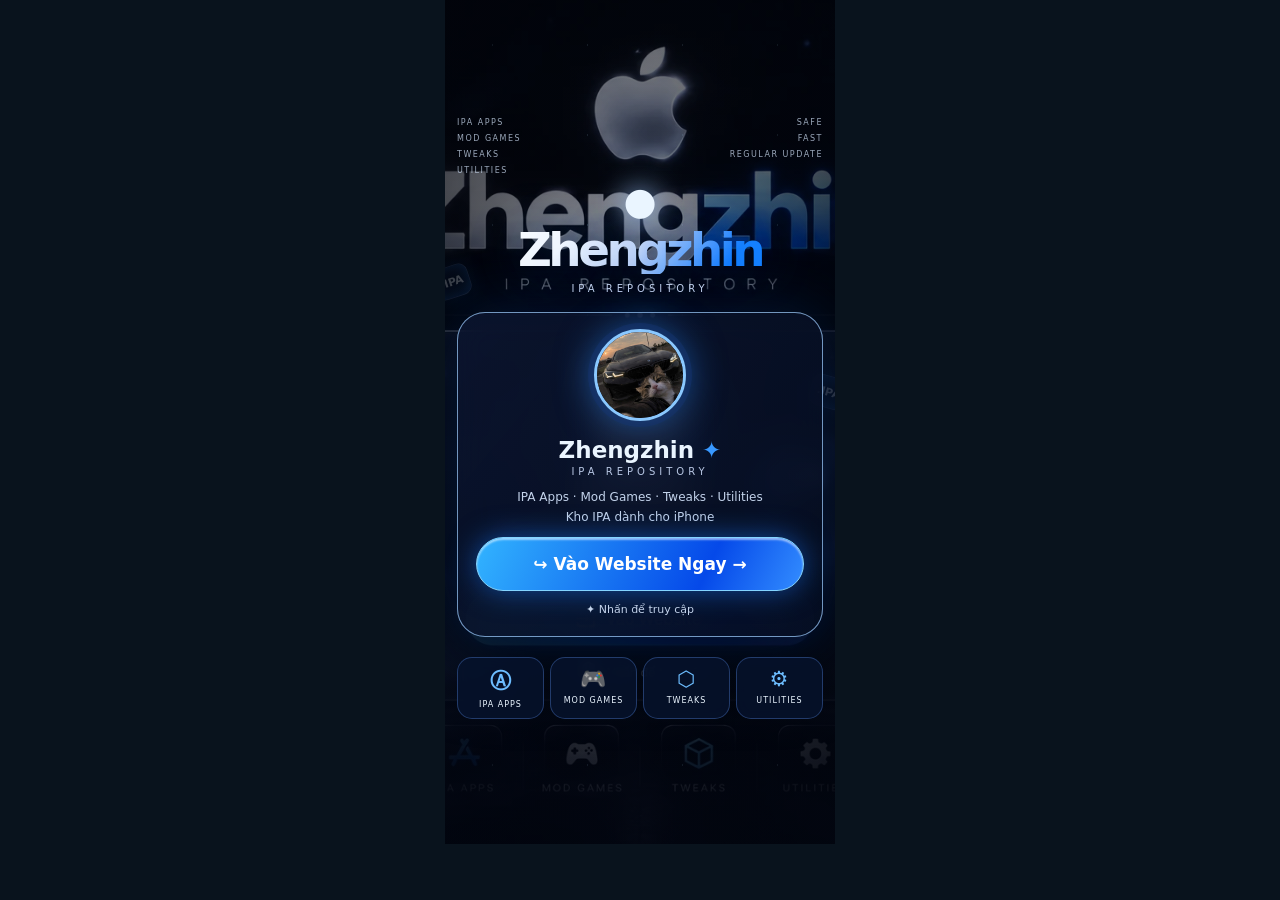
==== iphone-preview.html @ 1eb439ac "Add files via upload" ====
<!doctype html><html lang="vi"><head><meta charset="utf-8"><title>iPhone 12 Pro — Dev_Zhengzhin</title><style>body{margin:0;background:#09131d}iframe{display:block;width:390px;height:844px;border:0;margin:0 auto}</style></head><body><iframe title="iPhone 12 Pro — 390 x 844" src="index.html"></iframe></body></html>
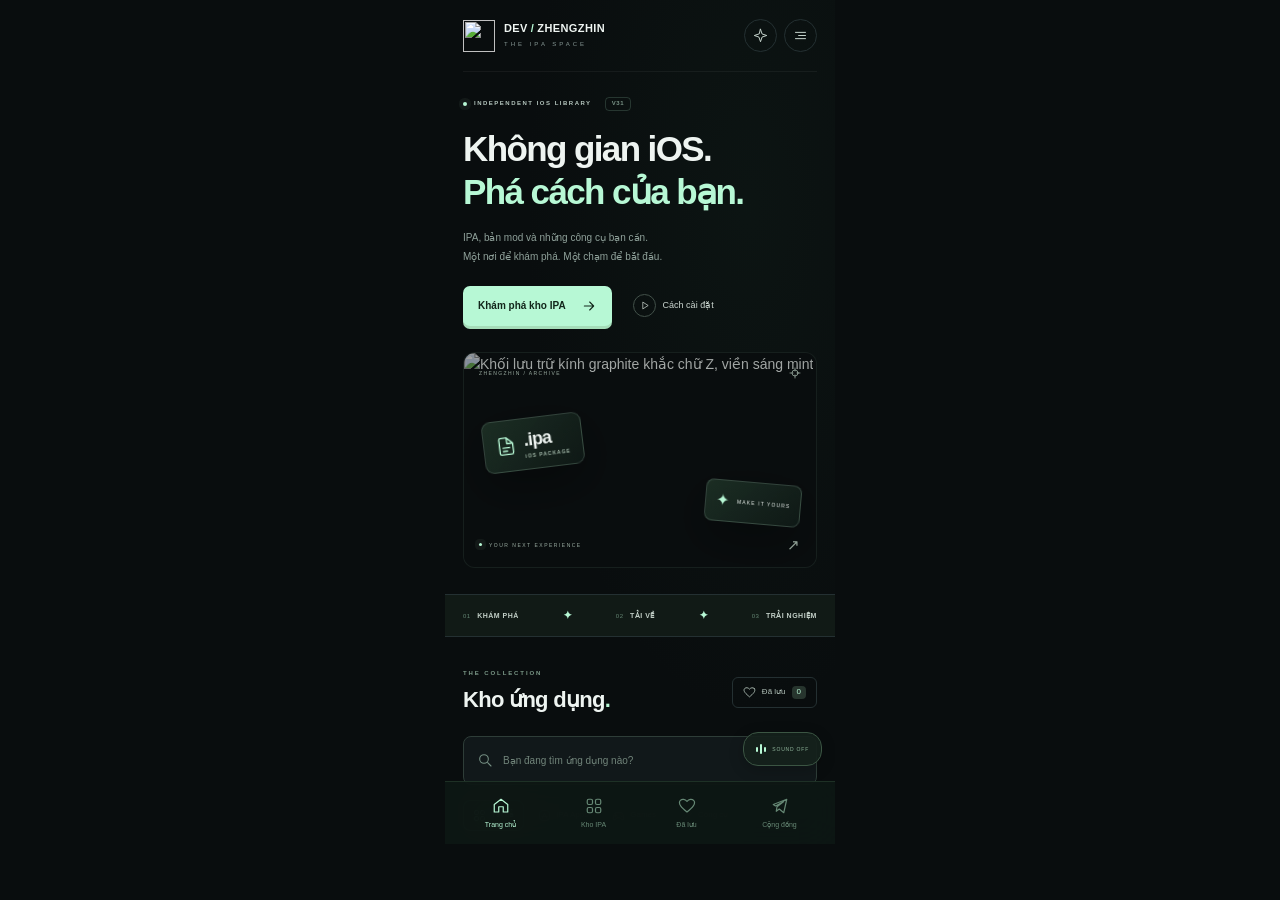
==== commit 534678e9: "Add files via upload" ====
--- a/iphone-preview.html
+++ b/iphone-preview.html
@@ -1 +1 @@
-<!doctype html><html lang="vi"><head><meta charset="utf-8"><title>iPhone 12 Pro — Dev_Zhengzhin</title><style>body{margin:0;background:#09131d}iframe{display:block;width:390px;height:844px;border:0;margin:0 auto}</style></head><body><iframe title="iPhone 12 Pro — 390 x 844" src="index.html"></iframe></body></html>+<!doctype html><html lang="vi"><head><meta charset="utf-8"><title>Dev_Zhengzhin V31 — iPhone</title><style>body{margin:0;background:#090d0e}iframe{display:block;width:390px;height:844px;border:0;margin:0 auto}</style></head><body><iframe title="iPhone 12 Pro — 390 x 844" src="index.html"></iframe></body></html>
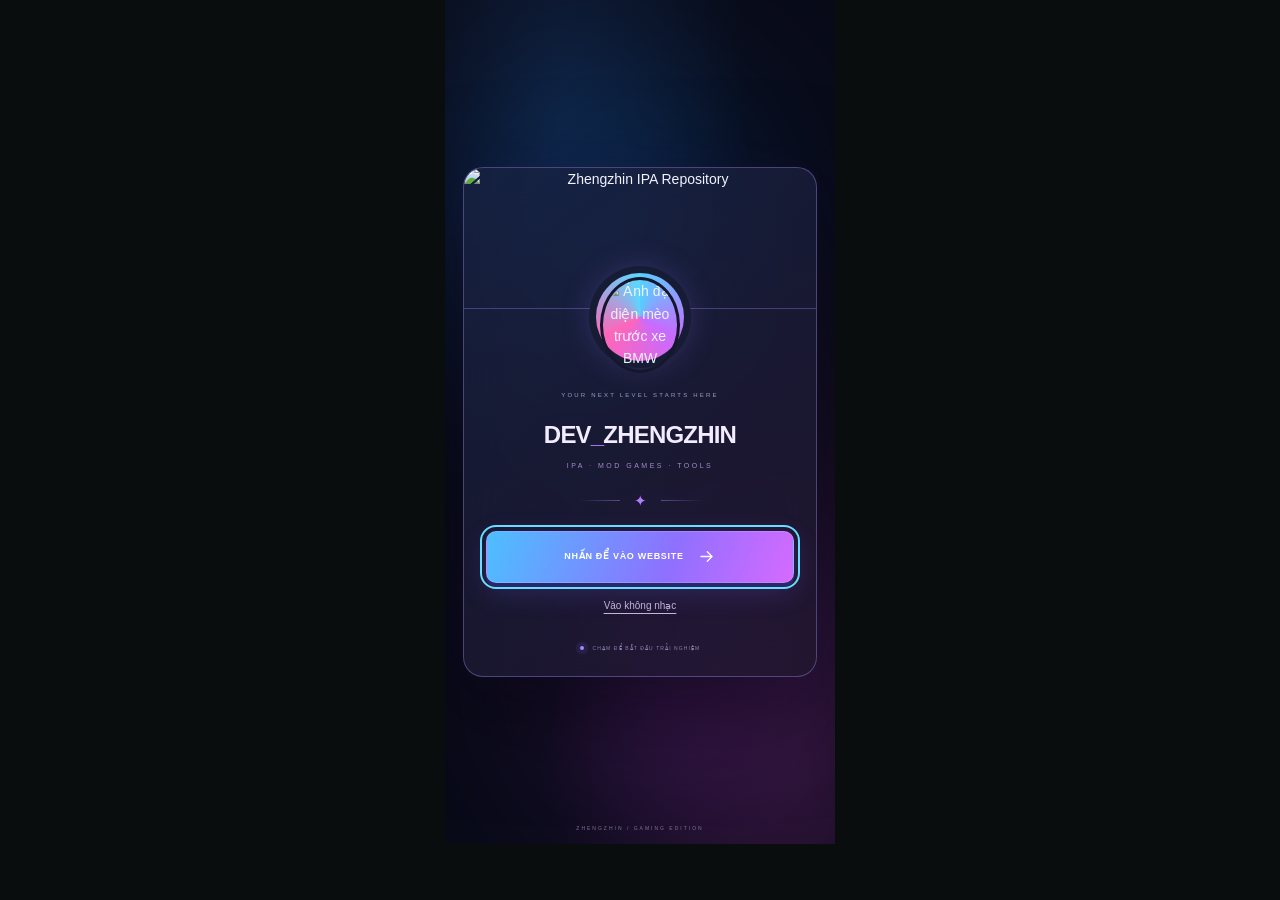
==== commit 9bd33fe9: "Add files via upload" ====
--- a/iphone-preview.html
+++ b/iphone-preview.html
@@ -1 +1 @@
-<!doctype html><html lang="vi"><head><meta charset="utf-8"><title>Dev_Zhengzhin V31 — iPhone</title><style>body{margin:0;background:#090d0e}iframe{display:block;width:390px;height:844px;border:0;margin:0 auto}</style></head><body><iframe title="iPhone 12 Pro — 390 x 844" src="index.html"></iframe></body></html>
+<!doctype html><html lang="vi"><head><meta charset="utf-8"><title>Dev_Zhengzhin V32 — iPhone</title><style>body{margin:0;background:#090d0e}iframe{display:block;width:390px;height:844px;border:0;margin:0 auto}</style></head><body><iframe title="iPhone 12 Pro — 390 x 844" src="index.html"></iframe></body></html>
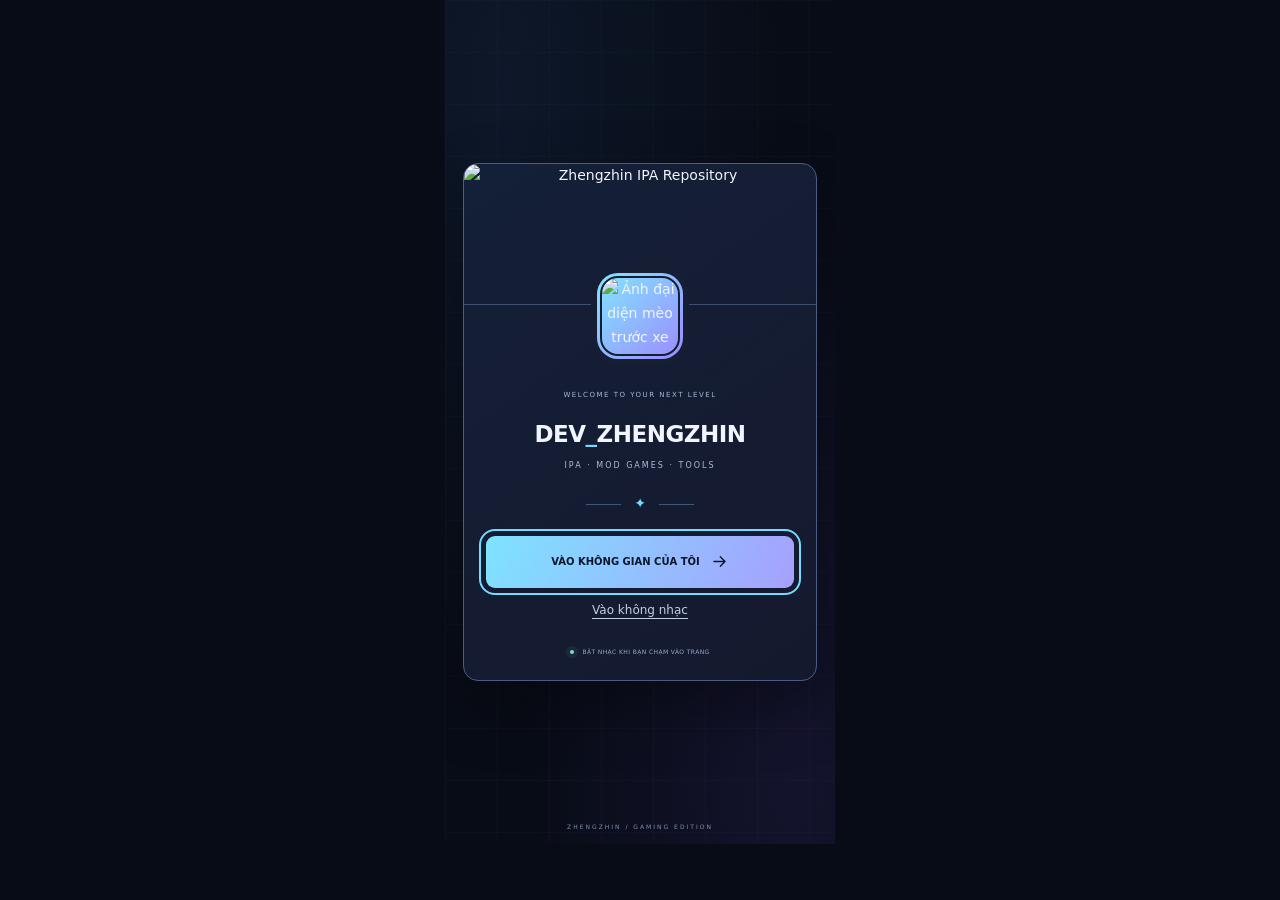
==== commit 5310180a: "Add files via upload" ====
--- a/iphone-preview.html
+++ b/iphone-preview.html
@@ -1 +1 @@
-<!doctype html><html lang="vi"><head><meta charset="utf-8"><title>Dev_Zhengzhin V32 — iPhone</title><style>body{margin:0;background:#090d0e}iframe{display:block;width:390px;height:844px;border:0;margin:0 auto}</style></head><body><iframe title="iPhone 12 Pro — 390 x 844" src="index.html"></iframe></body></html>
+<!doctype html><html lang="vi"><head><meta charset="utf-8"><meta name="viewport" content="width=device-width,initial-scale=1"><title>Zhengzhin — iPhone preview</title><style>body{margin:0;background:#080c16}iframe{display:block;width:min(390px,100%);height:844px;border:0;margin:0 auto}</style></head><body><iframe title="iPhone 12 Pro — 390 x 844" src="index.html"></iframe><script>const q=new URLSearchParams(location.search),frame=document.querySelector('iframe');const w=Math.min(700,Math.max(280,Number(q.get('width'))||390)),h=Math.min(1200,Math.max(400,Number(q.get('height'))||844));frame.style.width=`min(${w}px,100%)`;frame.style.height=`${h}px`;frame.title=`Mobile preview ${w} x ${h}`;</script></body></html>
